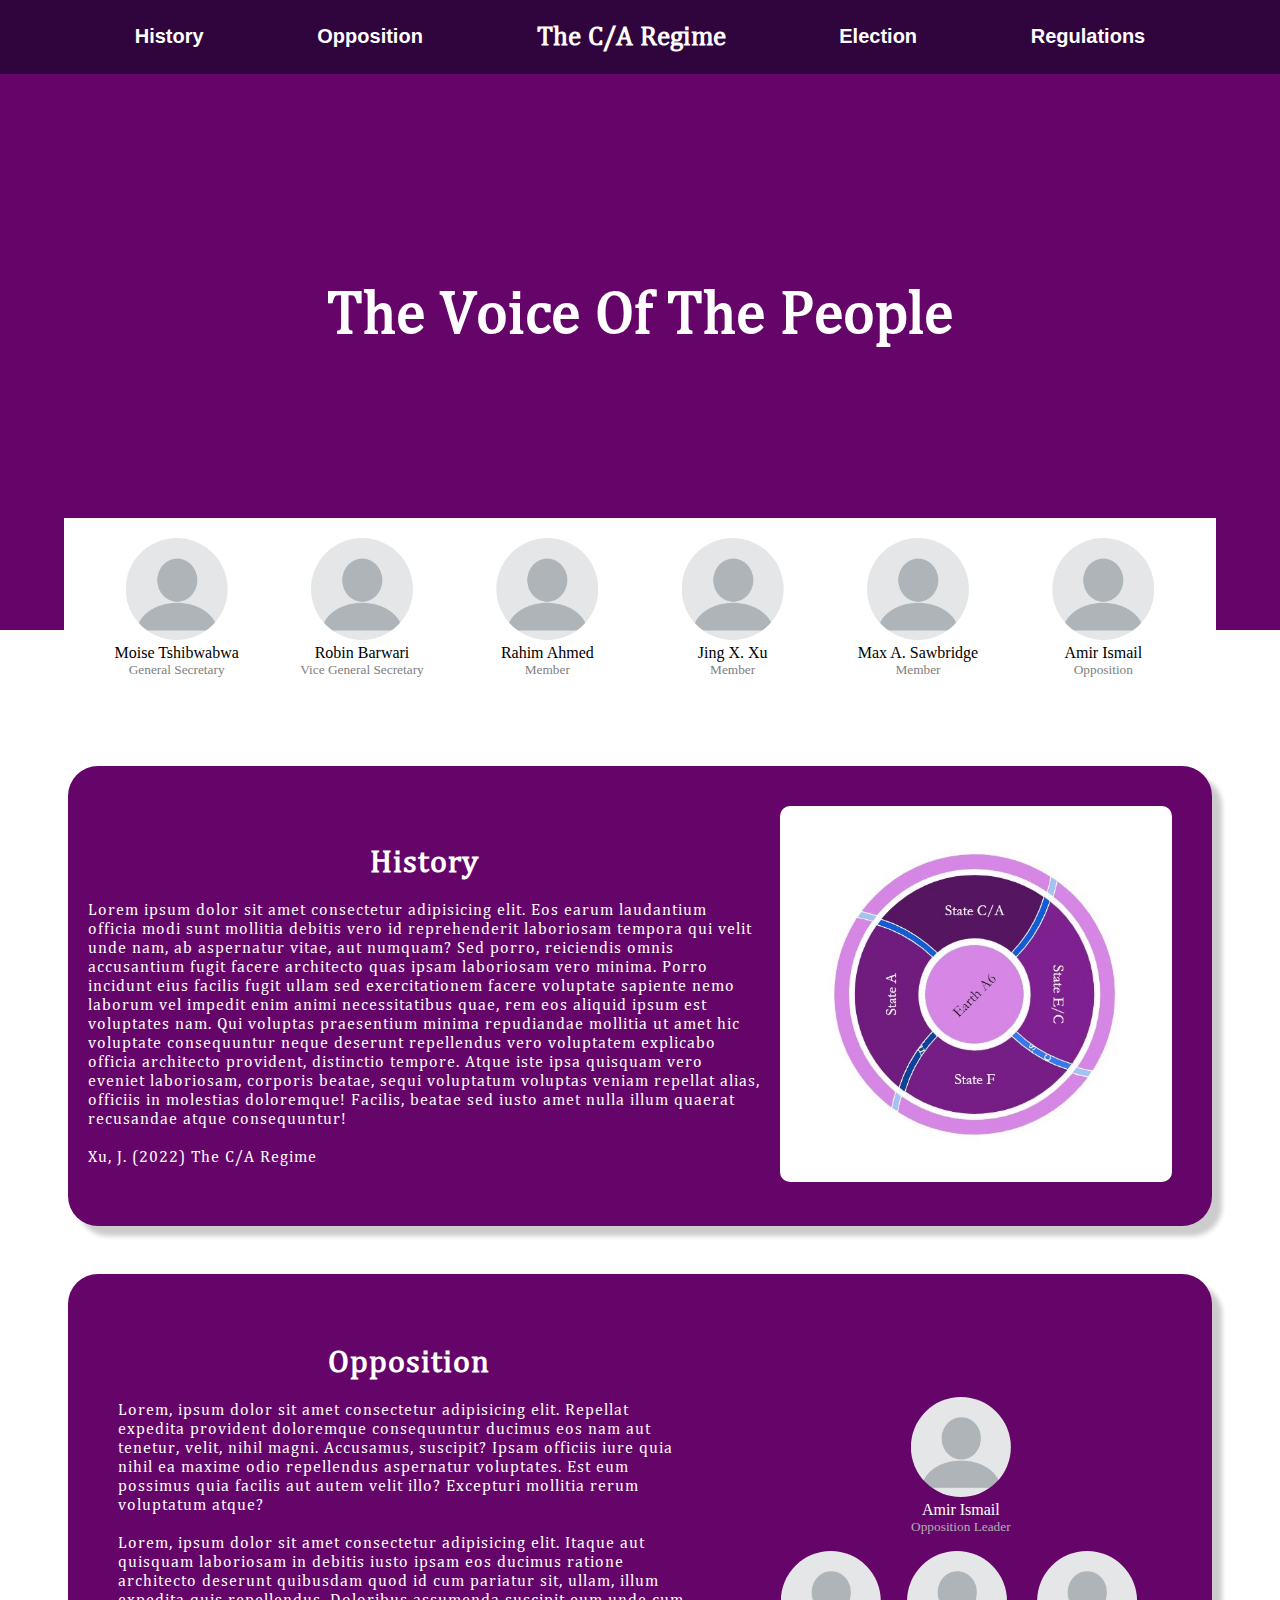
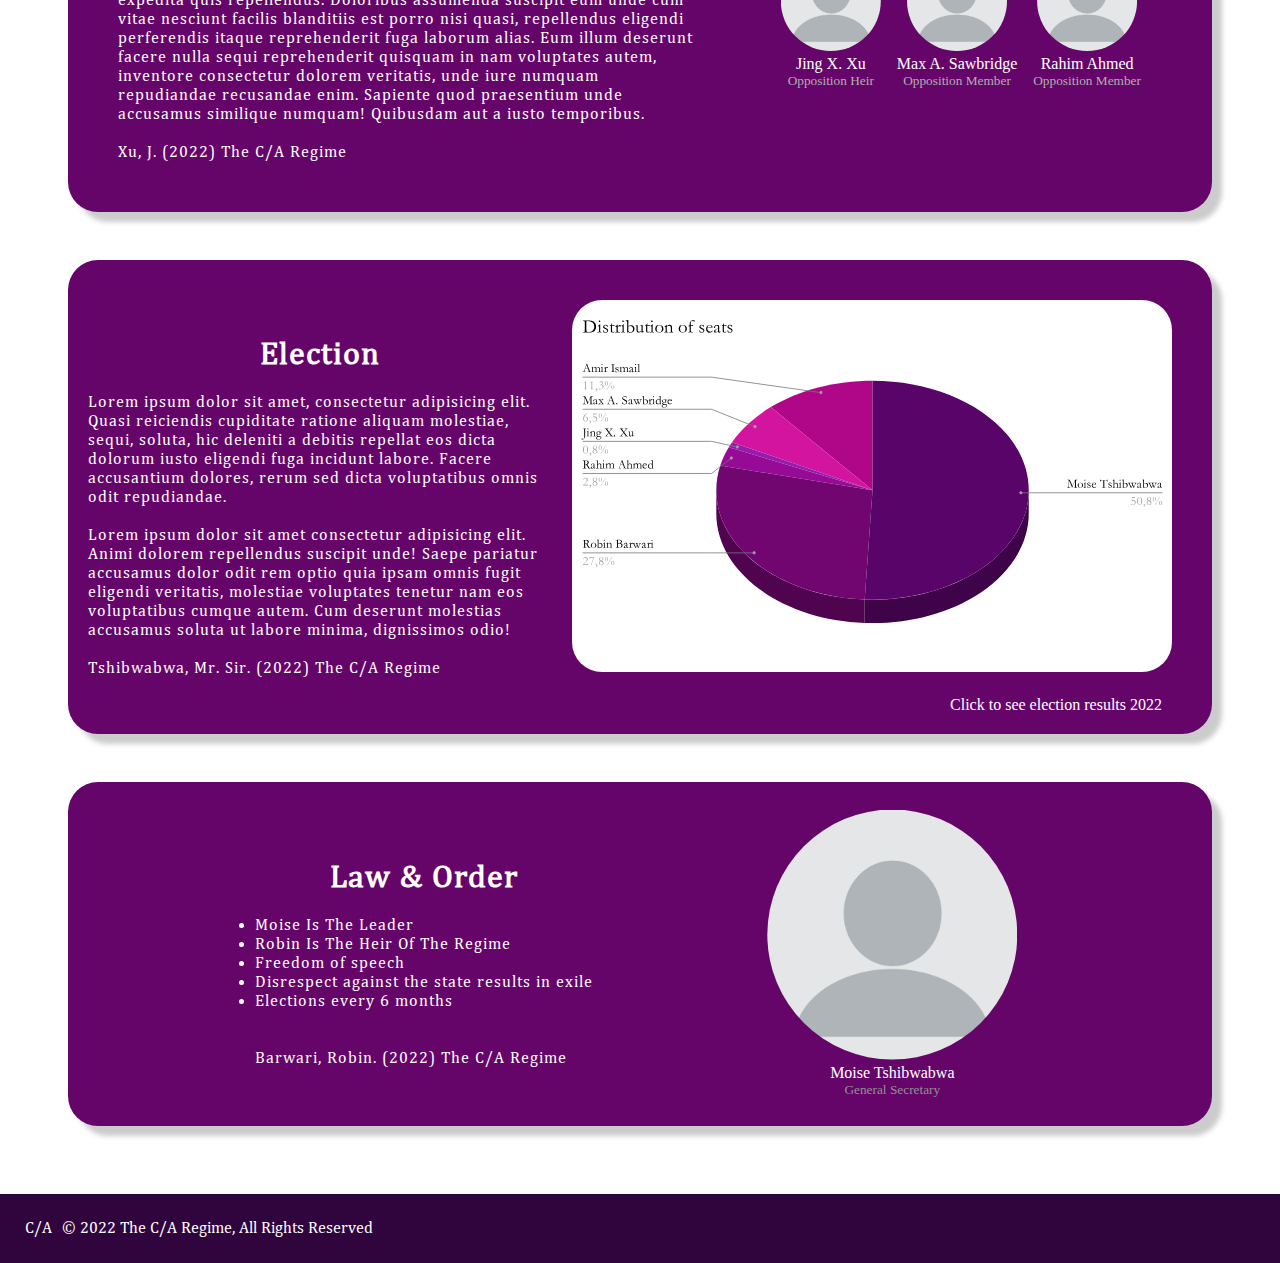
==== index.html @ 59e19661 "Commit" ====
<!DOCTYPE html>
<html lang="en">
	<head>
		<meta charset="UTF-8" />
		<meta http-equiv="X-UA-Compatible" content="IE=edge" />
		<meta name="viewport" content="width=device-width, initial-scale=1.0" />
		<title>The C/A Regime</title>

		<link rel="stylesheet" href="CSS/style.css" />
		<link rel="stylesheet" href="CSS/header.css" />
		<link rel="stylesheet" href="CSS/main.css" />
		<link rel="stylesheet" href="CSS/footer.css" />
		<link rel="stylesheet" href="CSS/mediaQueries.css" />

		<script src="JS/script.js"></script>

		<link
			rel="shortcut icon"
			href="IMAGES/TheChemistryRegimeLogo.jpg"
			type="image/x-icon"
		/>
	</head>
	<body>
		<header id="navBar">
			<div class="navigation" id="navigation">
				<nav class="navigationLinks" id="navigationLinks">
					<ul>
						<li><a href="#" class="hoverLine">History</a></li>
						<li><a href="#" class="hoverLine">Opposition</a></li>
						<div class="logo">
							<li><a href="#top">The C/A Regime</a></li>
						</div>
						<li><a href="#" class="hoverLine">Election</a></li>
						<li><a href="#" class="hoverLine">Regulations</a></li>
					</ul>
				</nav>

				<div class="screenLogo-NavButton" id="screenLogo-NavButton">
					<div class="screenLogo">
						<ul>
							<li><a href="#top">The C/A Regime</a></li>
						</ul>
					</div>
					<div class="navButton" id="navButton" onclick="openNavbar()">
						<span></span>
						<span></span>
						<span></span>
					</div>
				</div>

				<div class="hamburgerNav" id="hamburgerNavbarLinks">
					<div class="closeButton" id="closeButton" onclick="closeNavbar()">&#10006;</div>

					<div class="hamburgerNavContent">
						<ul>
							<li><a href="#">History</a></li>
							<hr />
							<li><a href="#">Opposition</a></li>
							<hr />
							<li><a href="#">Election</a></li>
							<hr />
							<li><a href="#">Regulations</a></li>
							<hr />
						</ul>
					</div>
				</div>
			</div>
		</header>

		<main>
			<div class="heroImg">
				<div class="heroImgText">
					<h1>The Voice Of The People</h1>
				</div>
			</div>

			<div class="stateMember">
				<div class="stateContainer">
					<div class="stateContent">
						<figure>
							<img src="IMAGES/BlankProfilePicture.png" alt="Moise Tshibwabwa" />
							<figcaption>Moise Tshibwabwa</figcaption>
							<figcaption class="titleText">General Secretary</figcaption>
						</figure>
					</div>

					<div class="stateContent">
						<figure>
							<img src="IMAGES/BlankProfilePicture.png" alt="Robin Barwari" />
							<figcaption>Robin Barwari</figcaption>
							<figcaption class="titleText">Vice General Secretary</figcaption>
						</figure>
					</div>

					<div class="stateContent">
						<figure>
							<img src="IMAGES/BlankProfilePicture.png" alt="Rahim Ahmed" />
							<figcaption>Rahim Ahmed</figcaption>
							<figcaption class="titleText">Member</figcaption>
						</figure>
					</div>

					<div class="stateContent">
						<figure>
							<img src="IMAGES/BlankProfilePicture.png" alt="Jing - Xiang Xu" />
							<figcaption>Jing X. Xu</figcaption>
							<figcaption class="titleText">Member</figcaption>
						</figure>
					</div>

					<div class="stateContent">
						<figure>
							<img src="IMAGES/BlankProfilePicture.png" alt="Max Appelberg Sawbridge" />
							<figcaption>Max A. Sawbridge</figcaption>
							<figcaption class="titleText">Member</figcaption>
						</figure>
					</div>

					<div class="stateContent">
						<figure>
							<img src="IMAGES/BlankProfilePicture.png" alt="Amir Ismail" />
							<figcaption>Amir Ismail</figcaption>
							<figcaption class="titleText">Opposition</figcaption>
						</figure>
					</div>
				</div>
			</div>

			<div class="pageContent">
				<div class="history cardTitle" id="history">
					<div class="historyContainer card">
						<div class="historyText text">
							<h1 class="boxTitle">History</h1>
							<p>
								Lorem ipsum dolor sit amet consectetur adipisicing elit. Eos earum laudantium
								officia modi sunt mollitia debitis vero id reprehenderit laboriosam tempora qui
								velit unde nam, ab aspernatur vitae, aut numquam? Sed porro, reiciendis omnis
								accusantium fugit facere architecto quas ipsam laboriosam vero minima. Porro
								incidunt eius facilis fugit ullam sed exercitationem facere voluptate sapiente
								nemo laborum vel impedit enim animi necessitatibus quae, rem eos aliquid ipsum
								est voluptates nam. Qui voluptas praesentium minima repudiandae mollitia ut amet
								hic voluptate consequuntur neque deserunt repellendus vero voluptatem explicabo
								officia architecto provident, distinctio tempore. Atque iste ipsa quisquam vero
								eveniet laboriosam, corporis beatae, sequi voluptatum voluptas veniam repellat
								alias, officiis in molestias doloremque! Facilis, beatae sed iusto amet nulla
								illum quaerat recusandae atque consequuntur!
								<br />
								<br />
								Xu, J. (2022) The C/A Regime
							</p>
						</div>
						<div class="historyMap">
							<img src="IMAGES/StatesOfA6.jpg" alt="StatesOfA6" />
						</div>
					</div>
				</div>

				<nav id="oppositionPage"></nav>
				<div class="opposition cardTitle" id="opposition">
					<div class="oppositionContainer card">
						<div class="oppositionText text">
							<h1 class="boxTitle">Opposition</h1>
							<p>
								Lorem, ipsum dolor sit amet consectetur adipisicing elit. Repellat expedita
								provident doloremque consequuntur ducimus eos nam aut tenetur, velit, nihil
								magni. Accusamus, suscipit? Ipsam officiis iure quia nihil ea maxime odio
								repellendus aspernatur voluptates. Est eum possimus quia facilis aut autem velit
								illo? Excepturi mollitia rerum voluptatum atque?
								<br />
								<br />
								Lorem, ipsum dolor sit amet consectetur adipisicing elit. Itaque aut quisquam
								laboriosam in debitis iusto ipsam eos ducimus ratione architecto deserunt
								quibusdam quod id cum pariatur sit, ullam, illum expedita quis repellendus.
								Doloribus assumenda suscipit eum unde cum vitae nesciunt facilis blanditiis est
								porro nisi quasi, repellendus eligendi perferendis itaque reprehenderit fuga
								laborum alias. Eum illum deserunt facere nulla sequi reprehenderit quisquam in
								nam voluptates autem, inventore consectetur dolorem veritatis, unde iure numquam
								repudiandae recusandae enim. Sapiente quod praesentium unde accusamus similique
								numquam! Quibusdam aut a iusto temporibus.
								<br />
								<br />
								Xu, J. (2022) The C/A Regime
							</p>
						</div>
						<div class="oppositionImages">
							<div class="oppositionContent">
								<figure class="figure4">
									<img src="IMAGES/BlankProfilePicture.png" alt="Jing - Xiang Xu" />
									<figcaption>Jing X. Xu</figcaption>
									<figcaption class="titleTextOp">Opposition Heir</figcaption>
								</figure>
							</div>

							<div class="oppositionContent">
								<figure class="figure5">
									<img src="IMAGES/BlankProfilePicture.png" alt="Max Appelberg Sawbridge" />
									<figcaption>Max A. Sawbridge</figcaption>
									<figcaption class="titleTextOp">Opposition Member</figcaption>
								</figure>
							</div>

							<div class="oppositionContent">
								<figure class="figure3">
									<img src="IMAGES/BlankProfilePicture.png" alt="Rahim Ahmed" />
									<figcaption>Rahim Ahmed</figcaption>
									<figcaption class="titleTextOp">Opposition Member</figcaption>
								</figure>
							</div>

							<div class="oppositionContent hideOpContent">
								<figure class="figure6">
									<img src="IMAGES/BlankProfilePicture.png" alt="Amir Ismail" />
									<figcaption>Amir Ismail</figcaption>
									<figcaption class="titleTextOp">Opposition Leader</figcaption>
								</figure>
							</div>

							<div class="oppositionContent showOpContent">
								<figure class="figure6">
									<img src="IMAGES/BlankProfilePicture.png" alt="Amir Ismail" />
									<figcaption>Amir Ismail</figcaption>
									<figcaption class="titleTextOp">Opposition Leader</figcaption>
								</figure>
							</div>
						</div>
					</div>
				</div>

				<nav id="electionPage"></nav>
				<div class="election cardTitle" id="election">
					<div class="electionContainer card">
						<div class="electionText text">
							<h1 class="boxTitle">Election</h1>
							<p>
								Lorem ipsum dolor sit amet, consectetur adipisicing elit. Quasi reiciendis
								cupiditate ratione aliquam molestiae, sequi, soluta, hic deleniti a debitis
								repellat eos dicta dolorum iusto eligendi fuga incidunt labore. Facere
								accusantium dolores, rerum sed dicta voluptatibus omnis odit repudiandae.
								<br />
								<br />
								Lorem ipsum dolor sit amet consectetur adipisicing elit. Animi dolorem
								repellendus suscipit unde! Saepe pariatur accusamus dolor odit rem optio quia
								ipsam omnis fugit eligendi veritatis, molestiae voluptates tenetur nam eos
								voluptatibus cumque autem. Cum deserunt molestias accusamus soluta ut labore
								minima, dignissimos odio!
								<br />
								<br />
								Tshibwabwa, Mr. Sir. (2022) The C/A Regime
							</p>
						</div>
						<div class="electionImg electionImages">
							<img src="SVG/DistributionOfSeats.svg" alt="DistributionOfSeats" />
							<div class="electionButtonOpen electionButtons" onclick="openElectionResults()">
								Click to see election results 2022
							</div>
						</div>
					</div>
				</div>

				<div class="electionResults cardTitle" id="electionResults">
					<div class="electionResultsContainer card">
						<div class="electionResultsText text">
							<h1 class="boxTitle">Election results 2022</h1>
							<p>
								Lorem ipsum dolor sit amet consectetur adipisicing elit. Dolor amet minus sint
								iste natus, atque tempore ea, praesentium asperiores quae facilis incidunt in
								illum aliquid id voluptatum similique nesciunt reprehenderit. Eius, optio.
								<br />
								<br />
								Tshibwabwa, Mr. Sir. (2022) The C/A Regime
							</p>
						</div>

						<div class="electionResultsImg electionImages">
							<img src="SVG/Electionresults2022.svg" alt="Electionresults2022" />
							<div
								class="electionButtonOpen electionButtons"
								onclick="closeElectionResults()"
							>
								Click to close election results
							</div>
						</div>
					</div>
				</div>

				<nav id="lawsPage"></nav>
				<div class="laws cardTitle">
					<div class="lawsContainer card">
						<div class="lawText text">
							<h1 class="boxTitle">Law & Order</h1>
							<ul>
								<li>Moise Is The Leader</li>
								<li>Robin Is The Heir Of The Regime</li>
								<li>Freedom of speech</li>
								<li>Disrespect against the state results in exile</li>
								<li>Elections every 6 months</li>
								<br />
								<br />
								Barwari, Robin. (2022) The C/A Regime
							</ul>
						</div>
						<div class="lawsImage">
							<div class="lawsContent">
								<figure class="figure3">
									<img src="IMAGES/BlankProfilePicture.png" alt="Rahim Ahmed" />
									<figcaption>Moise Tshibwabwa</figcaption>
									<figcaption class="titleText2">General Secretary</figcaption>
								</figure>
							</div>
						</div>
					</div>
				</div>
			</div>
			<div class="yourPhoneSucks">
				<h1>
					You cannot access this website with the device you're currently using. You
					should consider buying a new and better device :)
				</h1>
			</div>
		</main>

		<footer>
			<div class="footerContent">
				<p class="footerLogo">C/A</p>
				<p>&copy; 2022 The C/A Regime, All Rights Reserved</p>
			</div>
		</footer>
	</body>
</html>
---- CSS/style.css ----
* {
	padding: 0;
	margin: 0;
	box-sizing: border-box;
}

html {
	scroll-behavior: smooth;
	overflow-x: hidden;
}

hr {
	margin: 10px;
	height: 2px;
	border-width: 0;
	border-style: solid;
	background-color: #660569;
	color: #660569;
	text-align: center;
}

::-webkit-scrollbar {
	width: 0px;
}

/*------------ Hover i menyn & footer -------------*/

.hoverLine::after {
	content: "";
	display: block;
	width: 0%;
	height: 2px;
	background-color: #660569;
	transition: 300ms;
}

.hoverLine:hover::after {
	width: 100%;
}

@font-face {
	font-family: "Faux";
	src: url("../FauxOmniglot-5DLZ.ttf");
}
---- CSS/header.css ----
body.active {
	overflow: hidden; /* Koden gör så att man inte kan scrolla när hamburgar menyn är altiverad*/
}

header {
	position: fixed; /* Headers position kommer alltid att vara detsamma*/
	transition: 400ms;
	width: 100%;
	z-index: 10000000000000000; /* Allt i headern hamnar ovanför allt annat innehåll*/
	background-color: #30043d;
	padding: 21px;
}

.logo a {
	font-family: "Faux" !important;
	font-size: 1.7rem !important;
	user-select: none;
}

.screenLogo-NavButton {
	display: none;
	justify-content: space-between;
	background-color: #30043d;
	font-family: "Faux" !important;
	transition: 300ms;
	padding: 15px;
}

.screenLogo-NavButton ul {
	padding: 0;
}

.screenLogo a {
	display: none;
	text-align: center;
	font-size: 1.5rem;
	color: white;
	text-decoration: none;
	/*margin: 1rem;*/
}

.screenLogo li {
	list-style: none;
}

.navButton {
	transition: 300ms;
	cursor: pointer;
	/*margin-right: 1rem;*/
}

.navButton span {
	display: none;
	width: 20px;
	height: 2px;
	background-color: white;
	margin: 6px 0;
}

.navigationLinks a {
	text-decoration: none;
	font-size: 1.25rem;
	transition: 200ms;
	color: white;
	font-family: "Montserrat", sans-serif;
	font-weight: 600;
}

.navigationLinks li {
	list-style: none;
}

.navigationLinks ul {
	display: flex;
	justify-content: space-evenly;
	align-items: center;
	padding: 0;
	width: 100%;
}

.hamburgerNav {
	display: none;
	justify-content: left;
	position: fixed;
	z-index: 1;
	background-color: #30043d;
	top: 0%;
	right: 0%;
	width: 100%;
	height: 100%;
	transition: 500ms;
}

.hamburgerNav a {
	color: white;
	font-family: "Montserrat", sans-serif;
	text-decoration: none;
	font-weight: 600;
	transition: 500ms;
}

.hamburgerNav a:hover {
	color: #1e3643;
}

.hamburgerNavContent ul {
	display: block;
	margin-top: 2rem;
}

.hamburgerNavContent li {
	font-size: 1.4em;
	list-style: none;
	padding: 20px;
}

.hamburgerNav ul {
	padding: 5px;
}

/*------------ Knappen för att stänga av sidnaven -------------*/
.closeButton {
	font-size: 1.4em;
	cursor: pointer;
	color: white;
	text-align: right;
	position: absolute;
	top: 3%;
	right: 6.5%;
}

/*-------------- Sidans innehåll ---------------*/
.images img {
	display: flex;
	justify-content: space-evenly;
	width: 100%;
}
---- CSS/main.css ----
.heroImg {
	min-height: 70vh;
	width: 100%;
	position: relative;
	background-color: #660569;
}

.heroImgText {
	text-align: center;
	position: absolute;
	display: flex;
	top: 50%;
	left: 50%;
	transform: translate(-50%, -50%);
	color: white;
	font-size: 30px;
	font-family: "Faux";
}

/*---------------- State members profile ------------------*/
.stateContainer {
	display: flex;
	text-align: center;
	position: relative;
	top: -7rem;
	padding: 20px;
	width: 90%;
	left: 5%;
	background-color: white;
}

.stateContainer img {
	clip-path: circle(50% at 50% 50%);
	width: 55%;
	height: auto;
}

.stateContent {
	transition: 500ms;
	cursor: pointer;
}

.stateContent:hover {
	transform: scale(1.03);
}

.titleText {
	font-size: smaller;
	color: gray;
}

/*---------------- Alla Delar -----------------*/
.pageContent {
	padding: 20px;
	margin-top: -7rem;
}

.cardTitle {
	background-color: #660569;
	margin: 3rem;
	border-radius: 30px;
	transform: 400ms;

	box-shadow: 10px 10px 5px #ccc;
	-moz-box-shadow: 10px 10px 5px #ccc;
	-webkit-box-shadow: 10px 10px 5px #ccc;
	-khtml-box-shadow: 10px 10px 5px #ccc;
}

.card {
	display: flex;
	justify-content: space-evenly;
	align-items: center;
	width: 100%;
	padding: 20px;
}

.electionResults {
	display: none;
}

.boxTitle {
	text-align: center;
	padding: 20px;
	color: white;
	font-family: "Faux";
}

.text {
	color: white;
	font-family: "Faux";
	letter-spacing: 1px;
}

/*---------------- History ------------------*/

.historyMap img {
	width: 27rem;
	height: auto;
	padding: 20px;
	border-radius: 30px;
}

/*------------------ Election ------------------*/
.electionButtons {
	color: white;
	cursor: pointer;
	float: right;
	padding-right: 30px;
}

.electionImages img {
	width: 40rem;
	height: auto;
	padding: 20px;
	border-radius: 50px;
}

/*------------- Oppossition ----------------*/
.oppositionImages {
	display: flex;
	justify-content: center;
	flex-wrap: wrap-reverse;
	text-align: center;
	padding: 20px;
	width: 65%;
	color: white;
}

.oppositionContent img {
	clip-path: circle(50% at 50% 50%);
	width: 100px;
	height: auto;
}

.oppositionContent {
	padding: 8px;
	transition: 500ms;
}

.oppositionContent:hover {
	transform: scale(1.03);
}

.oppositionContainer {
	display: flex;
	justify-content: space-evenly;
	align-items: center;
	width: 100%;
}

.oppositionText {
	padding: 30px;
	width: 90%;
}

.titleTextOp {
	font-size: smaller;
	color: rgb(175, 175, 175);
}

.hideOpContent {
	display: none;
}
/*---------------------- Laws ----------------------*/

.lawsContent img {
	clip-path: circle(50% at 50% 50%);
	width: 250px;
	height: auto;
}

.lawsContent {
	padding: 8px;
	transition: 500ms;
	text-align: center;
	color: white;
}

.lawsContent:hover {
	transform: scale(1.03);
}

.titleText2 {
	font-size: smaller;
	color: rgb(145, 145, 145);
}

/*---------------------- Your phone sucks ---------------*/
.yourPhoneSucks {
	display: none;
}
---- CSS/footer.css ----
footer {
	font-family: "Faux";
	background-color: #30043d;
	position: relative;
	width: 100%;
	transition: 500ms;
	bottom: 0;
	padding: 20px;
}

.footerContent {
	display: flex;
	background-color: #30043d;
	color: white;
	font-family: "Faux";
	text-align: center;
	width: 100%;
}

.footerContent p {
	padding: 5px;
	text-align: center;
}

.footerLogo span {
	font-family: "Faux";
	font-weight: 600;
}
---- CSS/mediaQueries.css ----
@media screen and (max-width: 769px) {
	header {
		padding: 0;
	}

	.navButton span {
		display: flex;
		width: 20px;
		height: 2px;
	}

	.screenLogo a {
		display: flex;
	}

	.navigationLinks {
		display: none;
	}

	.hamburgerNav {
		border-left: white solid 1px;
	}

	.screenLogo-NavButton {
		display: flex;
		justify-content: space-between;
		align-items: center;
	}

	.card {
		flex-wrap: wrap;
	}

	.electionImages img {
		width: 35rem;
		height: auto;
		padding: 20px;
		border-radius: 50px;
	}
}

@media screen and (max-width: 426px) {
	.heroImgText {
		transform: translate(-50%, -50%);
		color: white;
		font-size: 25px;
		width: 50%;
	}

	.stateContainer {
		display: grid;
		grid-template-columns: 50% 50%;
		grid-gap: 20px;
		background-color: white;
	}

	.stateContainer img {
		clip-path: circle(50% at 50% 50%);
		width: 55%;
		height: auto;
	}

	.pageContent {
		padding: 0px;
		margin-top: -8rem;
	}

	.card {
		flex-wrap: wrap;
		padding: 20px;
	}

	.electionImages img {
		width: 18rem;
		height: auto;
		border-radius: 30px;
		width: 100%;
	}

	.historyMap img {
		width: 21rem;
		border-radius: 30px;
	}

	.cardTitle p {
		letter-spacing: 2px;
	}

	.cardTitle {
		margin: 1.5rem;
	}

	.oppositionText {
		padding: 0px;
		width: 100%;
	}

	.oppositionImages {
		display: grid;
		width: 100%;
		grid-template-columns: 50% 50%;
		grid-gap: 20px;
		color: white;
	}

	.oppositionContent img {
		width: 120px;
		height: auto;
	}

	.lawText {
		padding: 20px;
	}
}

@media screen and (max-width: 321px) {
	.pageContent,
	.stateMember,
	.heroImg {
		display: none;
	}

	body {
		background-color: #660569;
	}

	footer {
		position: fixed;
	}

	.yourPhoneSucks {
		display: flex;
		font-size: 20px;
		color: white;
		width: 100%;
		height: 100%;
		padding: 65px 20px 20px 20px;
		font-family: "Faux";
	}
}
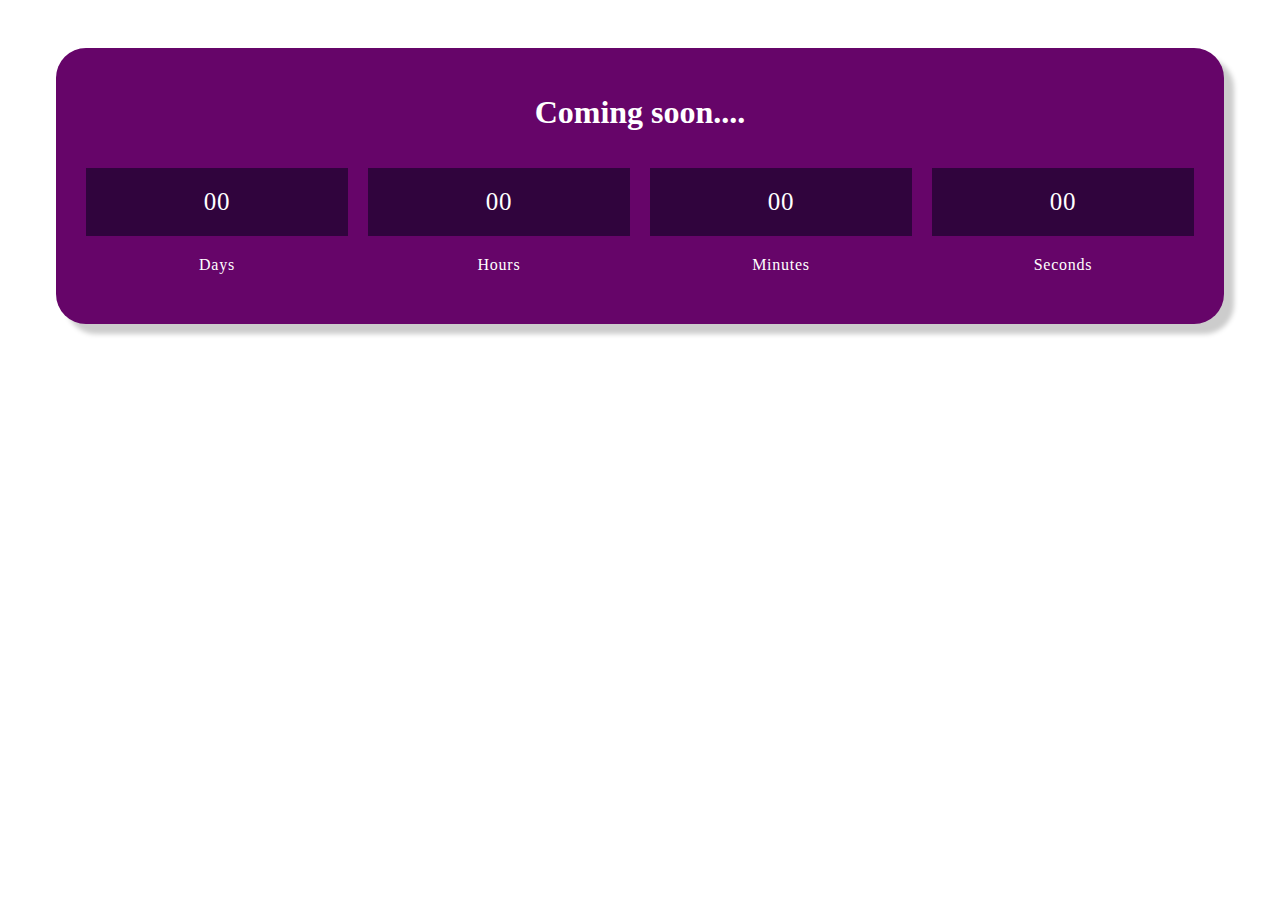
==== commit 7d86a2c3: "Almost" ====
--- a/index.html
+++ b/index.html
@@ -4,326 +4,33 @@
 		<meta charset="UTF-8" />
 		<meta http-equiv="X-UA-Compatible" content="IE=edge" />
 		<meta name="viewport" content="width=device-width, initial-scale=1.0" />
-		<title>The C/A Regime</title>
-
-		<link rel="stylesheet" href="CSS/style.css" />
-		<link rel="stylesheet" href="CSS/header.css" />
+		<title>Coming soon</title>
 		<link rel="stylesheet" href="CSS/main.css" />
-		<link rel="stylesheet" href="CSS/footer.css" />
-		<link rel="stylesheet" href="CSS/mediaQueries.css" />
-
-		<script src="JS/script.js"></script>
-
-		<link
-			rel="shortcut icon"
-			href="IMAGES/TheChemistryRegimeLogo.jpg"
-			type="image/x-icon"
-		/>
+		<script defer src="JS/script.js"></script>
 	</head>
 	<body>
-		<header id="navBar">
-			<div class="navigation" id="navigation">
-				<nav class="navigationLinks" id="navigationLinks">
-					<ul>
-						<li><a href="#" class="hoverLine">History</a></li>
-						<li><a href="#" class="hoverLine">Opposition</a></li>
-						<div class="logo">
-							<li><a href="#top">The C/A Regime</a></li>
-						</div>
-						<li><a href="#" class="hoverLine">Election</a></li>
-						<li><a href="#" class="hoverLine">Regulations</a></li>
-					</ul>
-				</nav>
-
-				<div class="screenLogo-NavButton" id="screenLogo-NavButton">
-					<div class="screenLogo">
-						<ul>
-							<li><a href="#top">The C/A Regime</a></li>
-						</ul>
+		<div class="cardTitle timeCard">
+			<div class="countdownContainer">
+				<h1>Coming soon....</h1>
+				<div class="countdown">
+					<div class="countdownDays">
+						<div class="countNumber" id="day">00</div>
+						<div class="countdownText">Days</div>
 					</div>
-					<div class="navButton" id="navButton" onclick="openNavbar()">
-						<span></span>
-						<span></span>
-						<span></span>
+					<div class="countdownHours">
+						<div class="countNumber" id="hour">00</div>
+						<div class="countdownText">Hours</div>
 					</div>
-				</div>
-
-				<div class="hamburgerNav" id="hamburgerNavbarLinks">
-					<div class="closeButton" id="closeButton" onclick="closeNavbar()">&#10006;</div>
-
-					<div class="hamburgerNavContent">
-						<ul>
-							<li><a href="#">History</a></li>
-							<hr />
-							<li><a href="#">Opposition</a></li>
-							<hr />
-							<li><a href="#">Election</a></li>
-							<hr />
-							<li><a href="#">Regulations</a></li>
-							<hr />
-						</ul>
+					<div class="countdownMinutes">
+						<div class="countNumber" id="minute">00</div>
+						<div class="countdownText">Minutes</div>
+					</div>
+					<div class="countdownSeconds">
+						<div class="countNumber" id="second">00</div>
+						<div class="countdownText">Seconds</div>
 					</div>
 				</div>
 			</div>
-		</header>
-
-		<main>
-			<div class="heroImg">
-				<div class="heroImgText">
-					<h1>The Voice Of The People</h1>
-				</div>
-			</div>
-
-			<div class="stateMember">
-				<div class="stateContainer">
-					<div class="stateContent">
-						<figure>
-							<img src="IMAGES/BlankProfilePicture.png" alt="Moise Tshibwabwa" />
-							<figcaption>Moise Tshibwabwa</figcaption>
-							<figcaption class="titleText">General Secretary</figcaption>
-						</figure>
-					</div>
-
-					<div class="stateContent">
-						<figure>
-							<img src="IMAGES/BlankProfilePicture.png" alt="Robin Barwari" />
-							<figcaption>Robin Barwari</figcaption>
-							<figcaption class="titleText">Vice General Secretary</figcaption>
-						</figure>
-					</div>
-
-					<div class="stateContent">
-						<figure>
-							<img src="IMAGES/BlankProfilePicture.png" alt="Rahim Ahmed" />
-							<figcaption>Rahim Ahmed</figcaption>
-							<figcaption class="titleText">Member</figcaption>
-						</figure>
-					</div>
-
-					<div class="stateContent">
-						<figure>
-							<img src="IMAGES/BlankProfilePicture.png" alt="Jing - Xiang Xu" />
-							<figcaption>Jing X. Xu</figcaption>
-							<figcaption class="titleText">Member</figcaption>
-						</figure>
-					</div>
-
-					<div class="stateContent">
-						<figure>
-							<img src="IMAGES/BlankProfilePicture.png" alt="Max Appelberg Sawbridge" />
-							<figcaption>Max A. Sawbridge</figcaption>
-							<figcaption class="titleText">Member</figcaption>
-						</figure>
-					</div>
-
-					<div class="stateContent">
-						<figure>
-							<img src="IMAGES/BlankProfilePicture.png" alt="Amir Ismail" />
-							<figcaption>Amir Ismail</figcaption>
-							<figcaption class="titleText">Opposition</figcaption>
-						</figure>
-					</div>
-				</div>
-			</div>
-
-			<div class="pageContent">
-				<div class="history cardTitle" id="history">
-					<div class="historyContainer card">
-						<div class="historyText text">
-							<h1 class="boxTitle">History</h1>
-							<p>
-								Lorem ipsum dolor sit amet consectetur adipisicing elit. Eos earum laudantium
-								officia modi sunt mollitia debitis vero id reprehenderit laboriosam tempora qui
-								velit unde nam, ab aspernatur vitae, aut numquam? Sed porro, reiciendis omnis
-								accusantium fugit facere architecto quas ipsam laboriosam vero minima. Porro
-								incidunt eius facilis fugit ullam sed exercitationem facere voluptate sapiente
-								nemo laborum vel impedit enim animi necessitatibus quae, rem eos aliquid ipsum
-								est voluptates nam. Qui voluptas praesentium minima repudiandae mollitia ut amet
-								hic voluptate consequuntur neque deserunt repellendus vero voluptatem explicabo
-								officia architecto provident, distinctio tempore. Atque iste ipsa quisquam vero
-								eveniet laboriosam, corporis beatae, sequi voluptatum voluptas veniam repellat
-								alias, officiis in molestias doloremque! Facilis, beatae sed iusto amet nulla
-								illum quaerat recusandae atque consequuntur!
-								<br />
-								<br />
-								Xu, J. (2022) The C/A Regime
-							</p>
-						</div>
-						<div class="historyMap">
-							<img src="IMAGES/StatesOfA6.jpg" alt="StatesOfA6" />
-						</div>
-					</div>
-				</div>
-
-				<nav id="oppositionPage"></nav>
-				<div class="opposition cardTitle" id="opposition">
-					<div class="oppositionContainer card">
-						<div class="oppositionText text">
-							<h1 class="boxTitle">Opposition</h1>
-							<p>
-								Lorem, ipsum dolor sit amet consectetur adipisicing elit. Repellat expedita
-								provident doloremque consequuntur ducimus eos nam aut tenetur, velit, nihil
-								magni. Accusamus, suscipit? Ipsam officiis iure quia nihil ea maxime odio
-								repellendus aspernatur voluptates. Est eum possimus quia facilis aut autem velit
-								illo? Excepturi mollitia rerum voluptatum atque?
-								<br />
-								<br />
-								Lorem, ipsum dolor sit amet consectetur adipisicing elit. Itaque aut quisquam
-								laboriosam in debitis iusto ipsam eos ducimus ratione architecto deserunt
-								quibusdam quod id cum pariatur sit, ullam, illum expedita quis repellendus.
-								Doloribus assumenda suscipit eum unde cum vitae nesciunt facilis blanditiis est
-								porro nisi quasi, repellendus eligendi perferendis itaque reprehenderit fuga
-								laborum alias. Eum illum deserunt facere nulla sequi reprehenderit quisquam in
-								nam voluptates autem, inventore consectetur dolorem veritatis, unde iure numquam
-								repudiandae recusandae enim. Sapiente quod praesentium unde accusamus similique
-								numquam! Quibusdam aut a iusto temporibus.
-								<br />
-								<br />
-								Xu, J. (2022) The C/A Regime
-							</p>
-						</div>
-						<div class="oppositionImages">
-							<div class="oppositionContent">
-								<figure class="figure4">
-									<img src="IMAGES/BlankProfilePicture.png" alt="Jing - Xiang Xu" />
-									<figcaption>Jing X. Xu</figcaption>
-									<figcaption class="titleTextOp">Opposition Heir</figcaption>
-								</figure>
-							</div>
-
-							<div class="oppositionContent">
-								<figure class="figure5">
-									<img src="IMAGES/BlankProfilePicture.png" alt="Max Appelberg Sawbridge" />
-									<figcaption>Max A. Sawbridge</figcaption>
-									<figcaption class="titleTextOp">Opposition Member</figcaption>
-								</figure>
-							</div>
-
-							<div class="oppositionContent">
-								<figure class="figure3">
-									<img src="IMAGES/BlankProfilePicture.png" alt="Rahim Ahmed" />
-									<figcaption>Rahim Ahmed</figcaption>
-									<figcaption class="titleTextOp">Opposition Member</figcaption>
-								</figure>
-							</div>
-
-							<div class="oppositionContent hideOpContent">
-								<figure class="figure6">
-									<img src="IMAGES/BlankProfilePicture.png" alt="Amir Ismail" />
-									<figcaption>Amir Ismail</figcaption>
-									<figcaption class="titleTextOp">Opposition Leader</figcaption>
-								</figure>
-							</div>
-
-							<div class="oppositionContent showOpContent">
-								<figure class="figure6">
-									<img src="IMAGES/BlankProfilePicture.png" alt="Amir Ismail" />
-									<figcaption>Amir Ismail</figcaption>
-									<figcaption class="titleTextOp">Opposition Leader</figcaption>
-								</figure>
-							</div>
-						</div>
-					</div>
-				</div>
-
-				<nav id="electionPage"></nav>
-				<div class="election cardTitle" id="election">
-					<div class="electionContainer card">
-						<div class="electionText text">
-							<h1 class="boxTitle">Election</h1>
-							<p>
-								Lorem ipsum dolor sit amet, consectetur adipisicing elit. Quasi reiciendis
-								cupiditate ratione aliquam molestiae, sequi, soluta, hic deleniti a debitis
-								repellat eos dicta dolorum iusto eligendi fuga incidunt labore. Facere
-								accusantium dolores, rerum sed dicta voluptatibus omnis odit repudiandae.
-								<br />
-								<br />
-								Lorem ipsum dolor sit amet consectetur adipisicing elit. Animi dolorem
-								repellendus suscipit unde! Saepe pariatur accusamus dolor odit rem optio quia
-								ipsam omnis fugit eligendi veritatis, molestiae voluptates tenetur nam eos
-								voluptatibus cumque autem. Cum deserunt molestias accusamus soluta ut labore
-								minima, dignissimos odio!
-								<br />
-								<br />
-								Tshibwabwa, Mr. Sir. (2022) The C/A Regime
-							</p>
-						</div>
-						<div class="electionImg electionImages">
-							<img src="SVG/DistributionOfSeats.svg" alt="DistributionOfSeats" />
-							<div class="electionButtonOpen electionButtons" onclick="openElectionResults()">
-								Click to see election results 2022
-							</div>
-						</div>
-					</div>
-				</div>
-
-				<div class="electionResults cardTitle" id="electionResults">
-					<div class="electionResultsContainer card">
-						<div class="electionResultsText text">
-							<h1 class="boxTitle">Election results 2022</h1>
-							<p>
-								Lorem ipsum dolor sit amet consectetur adipisicing elit. Dolor amet minus sint
-								iste natus, atque tempore ea, praesentium asperiores quae facilis incidunt in
-								illum aliquid id voluptatum similique nesciunt reprehenderit. Eius, optio.
-								<br />
-								<br />
-								Tshibwabwa, Mr. Sir. (2022) The C/A Regime
-							</p>
-						</div>
-
-						<div class="electionResultsImg electionImages">
-							<img src="SVG/Electionresults2022.svg" alt="Electionresults2022" />
-							<div
-								class="electionButtonOpen electionButtons"
-								onclick="closeElectionResults()"
-							>
-								Click to close election results
-							</div>
-						</div>
-					</div>
-				</div>
-
-				<nav id="lawsPage"></nav>
-				<div class="laws cardTitle">
-					<div class="lawsContainer card">
-						<div class="lawText text">
-							<h1 class="boxTitle">Law & Order</h1>
-							<ul>
-								<li>Moise Is The Leader</li>
-								<li>Robin Is The Heir Of The Regime</li>
-								<li>Freedom of speech</li>
-								<li>Disrespect against the state results in exile</li>
-								<li>Elections every 6 months</li>
-								<br />
-								<br />
-								Barwari, Robin. (2022) The C/A Regime
-							</ul>
-						</div>
-						<div class="lawsImage">
-							<div class="lawsContent">
-								<figure class="figure3">
-									<img src="IMAGES/BlankProfilePicture.png" alt="Rahim Ahmed" />
-									<figcaption>Moise Tshibwabwa</figcaption>
-									<figcaption class="titleText2">General Secretary</figcaption>
-								</figure>
-							</div>
-						</div>
-					</div>
-				</div>
-			</div>
-			<div class="yourPhoneSucks">
-				<h1>
-					You cannot access this website with the device you're currently using. You
-					should consider buying a new and better device :)
-				</h1>
-			</div>
-		</main>
-
-		<footer>
-			<div class="footerContent">
-				<p class="footerLogo">C/A</p>
-				<p>&copy; 2022 The C/A Regime, All Rights Reserved</p>
-			</div>
-		</footer>
+		</div>
 	</body>
 </html>
--- a/CSS/main.css
+++ b/CSS/main.css
@@ -190,3 +190,60 @@
 .yourPhoneSucks {
 	display: none;
 }
+
+/*------------------ Display none -------------------*/
+
+/*------------------------ Countdown ---------------------*/
+
+.countdown {
+	display: flex;
+	justify-content: space-evenly;
+	font-family: "Faux";
+	align-items: center;
+	top: 50%;
+	height: 100%;
+	width: 100%;
+}
+
+.countNumber {
+	padding: 20px 20px;
+	color: white;
+	background-color: #30043d;
+	text-align: center;
+	font-size: 25px;
+	font-family: "Faux";
+}
+
+.countdownDays,
+.countdownHours,
+.countdownMinutes,
+.countdownSeconds {
+	padding: 10px;
+	width: 100%;
+	letter-spacing: 0.75px;
+	font-family: "Faux";
+}
+
+.countdownText {
+	color: white;
+	background-color: #660569;
+	padding: 20px;
+	text-align: center;
+	font-family: "Faux";
+}
+
+.countdownContainer {
+	text-align: center;
+}
+
+.countdownContainer h1 {
+	color: white;
+	padding: 5px;
+}
+
+.timeCard {
+	position: relative;
+	top: 50%;
+	height: 100%;
+	padding: 20px;
+}
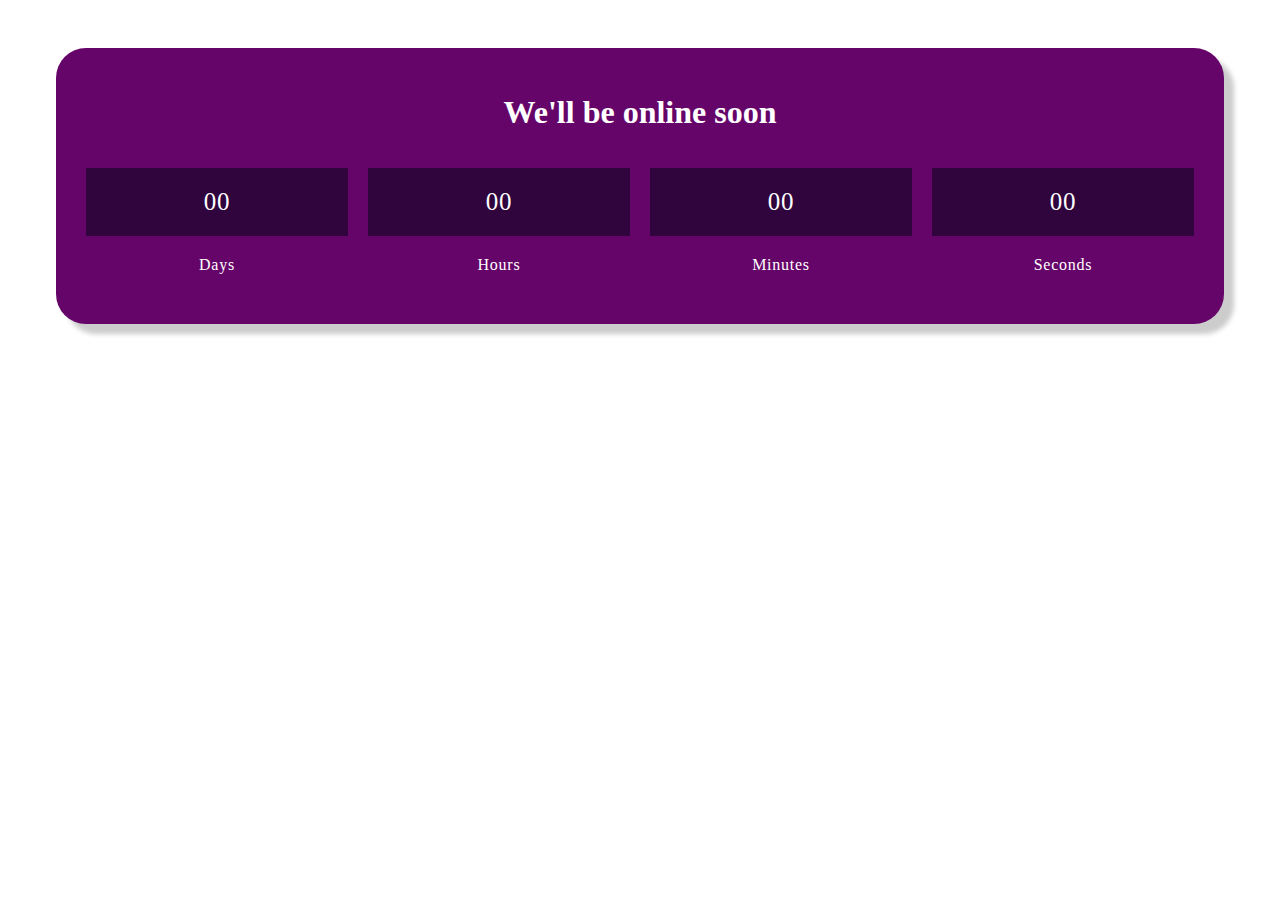
==== commit 38d2b0fd: "Time update" ====
--- a/index.html
+++ b/index.html
@@ -7,11 +7,17 @@
 		<title>Coming soon</title>
 		<link rel="stylesheet" href="CSS/main.css" />
 		<script defer src="JS/script.js"></script>
+		<link rel="stylesheet" href="CSS/mediaQueries.css" />
+		<link
+			rel="shortcut icon"
+			href="IMAGES/TheChemistryRegimeLogo.jpg"
+			type="image/x-icon"
+		/>
 	</head>
 	<body>
 		<div class="cardTitle timeCard">
 			<div class="countdownContainer">
-				<h1>Coming soon....</h1>
+				<h1>We'll be online soon</h1>
 				<div class="countdown">
 					<div class="countdownDays">
 						<div class="countNumber" id="day">00</div>
--- a/CSS/main.css
+++ b/CSS/main.css
@@ -200,8 +200,6 @@
 	justify-content: space-evenly;
 	font-family: "Faux";
 	align-items: center;
-	top: 50%;
-	height: 100%;
 	width: 100%;
 }
 
@@ -242,8 +240,5 @@
 }
 
 .timeCard {
-	position: relative;
-	top: 50%;
-	height: 100%;
-	padding: 20px;
-}
+	padding: 20px;
+}
--- a/CSS/mediaQueries.css
+++ b/CSS/mediaQueries.css
@@ -0,0 +1,153 @@
+@media screen and (max-width: 769px) {
+	header {
+		padding: 0;
+	}
+
+	.navButton span {
+		display: flex;
+		width: 20px;
+		height: 2px;
+	}
+
+	.screenLogo a {
+		display: flex;
+	}
+
+	.navigationLinks {
+		display: none;
+	}
+
+	.hamburgerNav {
+		border-left: white solid 1px;
+	}
+
+	.screenLogo-NavButton {
+		display: flex;
+		justify-content: space-between;
+		align-items: center;
+	}
+
+	.card {
+		flex-wrap: wrap;
+	}
+
+	.electionImages img {
+		width: 35rem;
+		height: auto;
+		padding: 20px;
+		border-radius: 50px;
+	}
+
+	.countdown {
+		flex-wrap: wrap;
+	}
+}
+
+@media screen and (max-width: 426px) {
+	.heroImgText {
+		transform: translate(-50%, -50%);
+		color: white;
+		font-size: 25px;
+		width: 50%;
+	}
+
+	.stateContainer {
+		display: grid;
+		grid-template-columns: 50% 50%;
+		grid-gap: 20px;
+		background-color: white;
+	}
+
+	.stateContainer img {
+		clip-path: circle(50% at 50% 50%);
+		width: 55%;
+		height: auto;
+	}
+
+	.pageContent {
+		padding: 0px;
+		margin-top: -8rem;
+	}
+
+	.card {
+		flex-wrap: wrap;
+		padding: 20px;
+	}
+
+	.electionImages img {
+		width: 18rem;
+		height: auto;
+		border-radius: 30px;
+		width: 100%;
+	}
+
+	.historyMap img {
+		width: 21rem;
+		border-radius: 30px;
+	}
+
+	.cardTitle p {
+		letter-spacing: 2px;
+	}
+
+	.cardTitle {
+		margin: 1.5rem;
+	}
+
+	.oppositionText {
+		padding: 0px;
+		width: 100%;
+	}
+
+	.oppositionImages {
+		display: grid;
+		width: 100%;
+		grid-template-columns: 50% 50%;
+		grid-gap: 20px;
+		color: white;
+	}
+
+	.oppositionContent img {
+		width: 120px;
+		height: auto;
+	}
+
+	.lawText {
+		padding: 20px;
+	}
+
+	.countdown {
+		flex-wrap: wrap;
+	}
+}
+
+@media screen and (max-width: 321px) {
+	.pageContent,
+	.stateMember,
+	.heroImg,
+	.cardTitle {
+		display: none;
+	}
+
+	body {
+		background-color: #660569;
+	}
+
+	footer {
+		position: fixed;
+	}
+
+	.yourPhoneSucks {
+		display: flex;
+		font-size: 20px;
+		color: white;
+		width: 100%;
+		height: 100%;
+		padding: 65px 20px 20px 20px;
+		font-family: "Faux";
+	}
+
+	.countdown {
+		flex-wrap: wrap;
+	}
+}
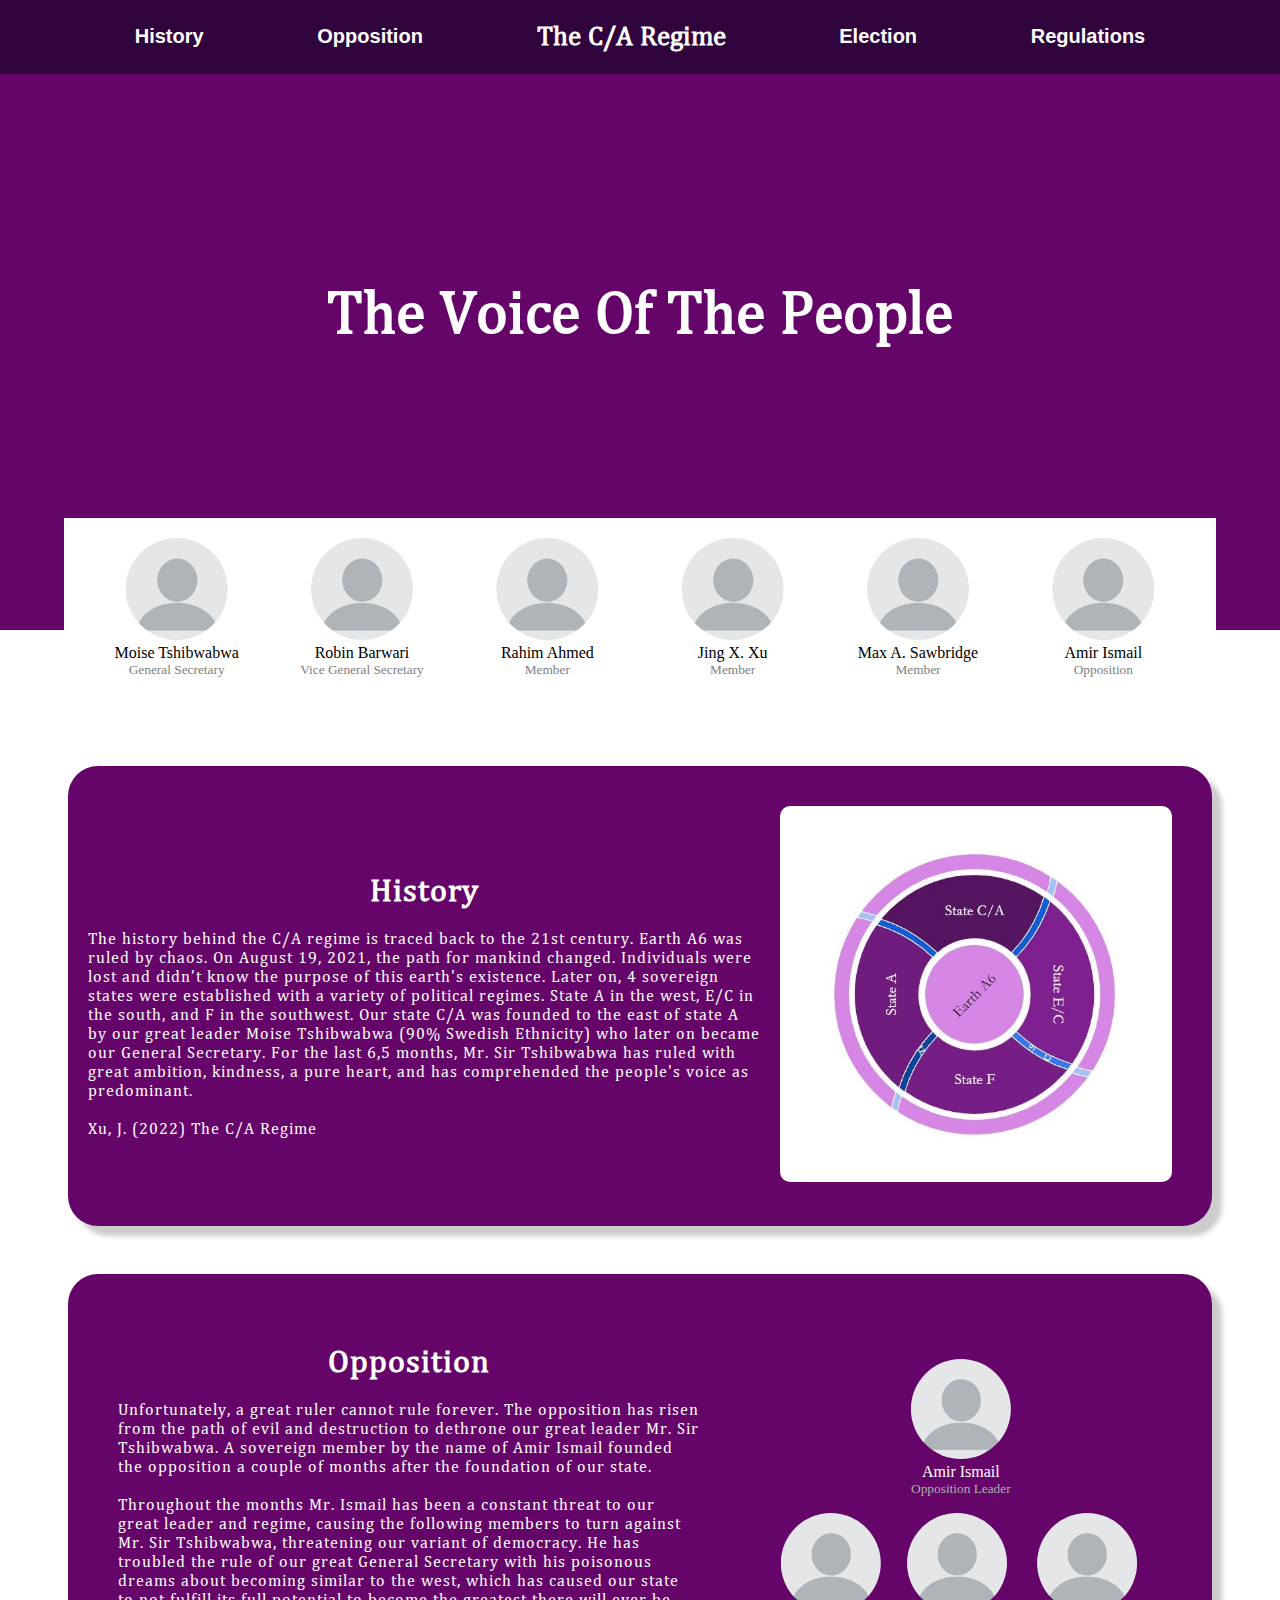
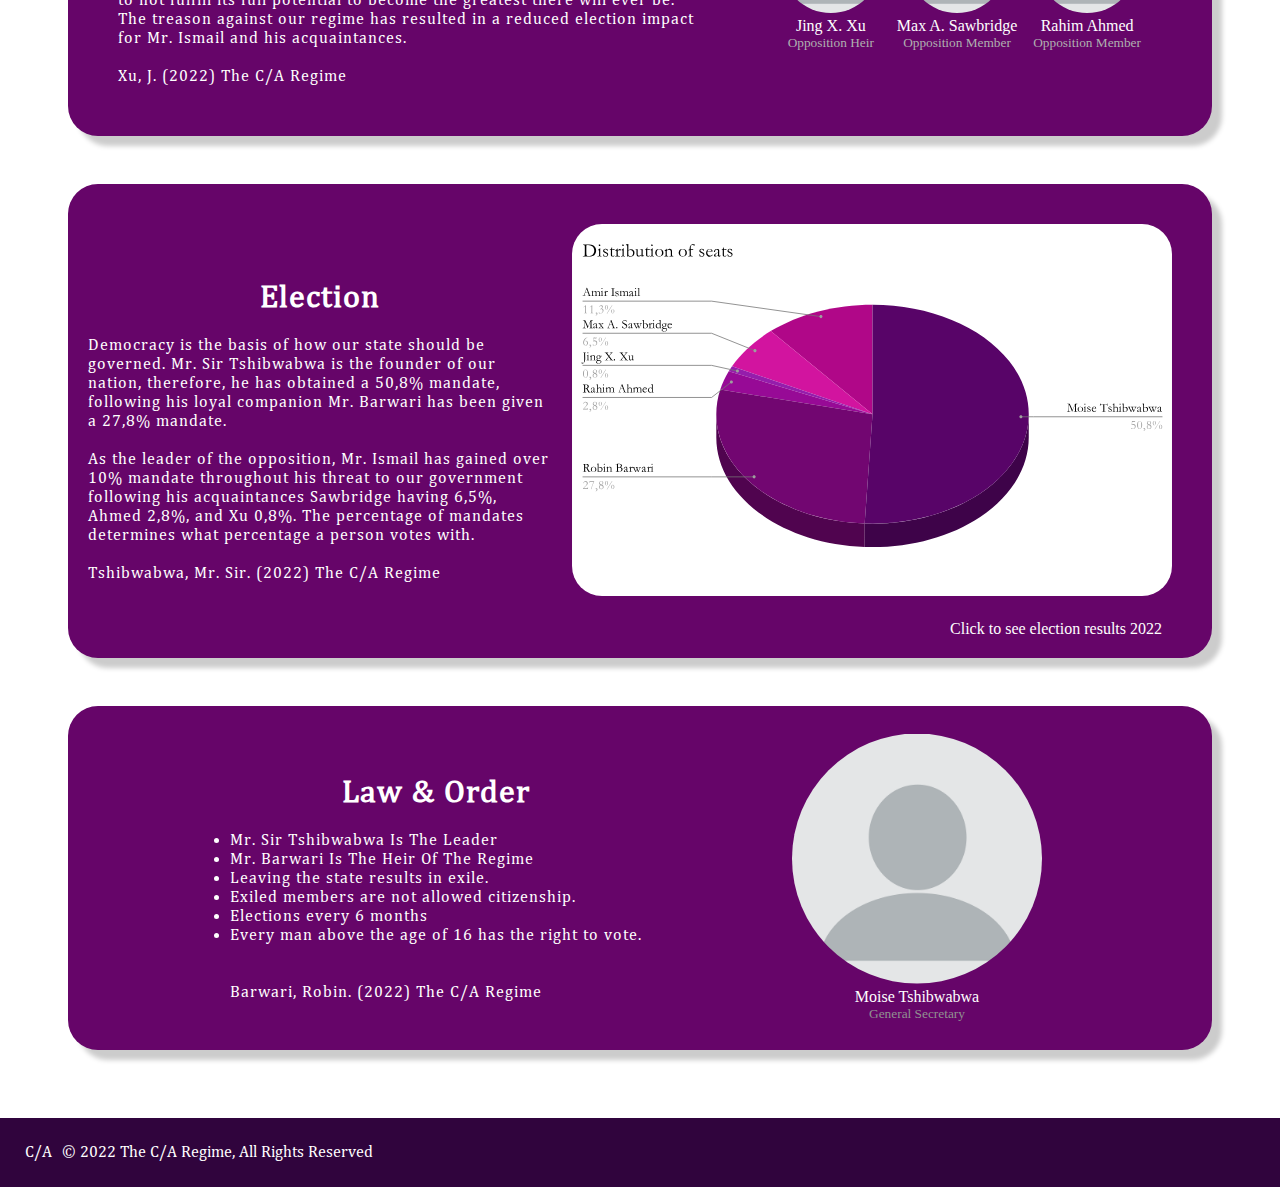
==== commit 773a3edc: "Update index.html" ====
--- a/index.html
+++ b/index.html
@@ -4,10 +4,16 @@
 		<meta charset="UTF-8" />
 		<meta http-equiv="X-UA-Compatible" content="IE=edge" />
 		<meta name="viewport" content="width=device-width, initial-scale=1.0" />
-		<title>Coming soon</title>
+		<title>The C/A Regime</title>
+
+		<link rel="stylesheet" href="CSS/style.css" />
+		<link rel="stylesheet" href="CSS/header.css" />
 		<link rel="stylesheet" href="CSS/main.css" />
-		<script defer src="JS/script.js"></script>
+		<link rel="stylesheet" href="CSS/footer.css" />
 		<link rel="stylesheet" href="CSS/mediaQueries.css" />
+
+		<script src="JS/script.js"></script>
+
 		<link
 			rel="shortcut icon"
 			href="IMAGES/TheChemistryRegimeLogo.jpg"
@@ -15,28 +21,305 @@
 		/>
 	</head>
 	<body>
-		<div class="cardTitle timeCard">
-			<div class="countdownContainer">
-				<h1>We'll be online soon</h1>
-				<div class="countdown">
-					<div class="countdownDays">
-						<div class="countNumber" id="day">00</div>
-						<div class="countdownText">Days</div>
-					</div>
-					<div class="countdownHours">
-						<div class="countNumber" id="hour">00</div>
-						<div class="countdownText">Hours</div>
-					</div>
-					<div class="countdownMinutes">
-						<div class="countNumber" id="minute">00</div>
-						<div class="countdownText">Minutes</div>
-					</div>
-					<div class="countdownSeconds">
-						<div class="countNumber" id="second">00</div>
-						<div class="countdownText">Seconds</div>
-					</div>
-				</div>
-			</div>
-		</div>
+		<header id="navBar">
+			<div class="navigation" id="navigation">
+				<nav class="navigationLinks" id="navigationLinks">
+					<ul>
+						<li><a href="#" class="hoverLine">History</a></li>
+						<li><a href="#" class="hoverLine">Opposition</a></li>
+						<div class="logo">
+							<li><a href="#top">The C/A Regime</a></li>
+						</div>
+						<li><a href="#" class="hoverLine">Election</a></li>
+						<li><a href="#" class="hoverLine">Regulations</a></li>
+					</ul>
+				</nav>
+
+				<div class="screenLogo-NavButton" id="screenLogo-NavButton">
+					<div class="screenLogo">
+						<ul>
+							<li><a href="#top">The C/A Regime</a></li>
+						</ul>
+					</div>
+					<div class="navButton" id="navButton" onclick="openNavbar()">
+						<span></span>
+						<span></span>
+						<span></span>
+					</div>
+				</div>
+
+				<div class="hamburgerNav" id="hamburgerNavbarLinks">
+					<div class="closeButton" id="closeButton" onclick="closeNavbar()">&#10006;</div>
+
+					<div class="hamburgerNavContent">
+						<ul>
+							<li><a href="#">History</a></li>
+							<hr />
+							<li><a href="#">Opposition</a></li>
+							<hr />
+							<li><a href="#">Election</a></li>
+							<hr />
+							<li><a href="#">Regulations</a></li>
+							<hr />
+						</ul>
+					</div>
+				</div>
+			</div>
+		</header>
+
+		<main>
+			<div class="heroImg">
+				<div class="heroImgText">
+					<h1>The Voice Of The People</h1>
+				</div>
+			</div>
+
+			<div class="stateMember">
+				<div class="stateContainer">
+					<div class="stateContent">
+						<figure>
+							<img src="IMAGES/BlankProfilePicture.png" alt="Moise Tshibwabwa" />
+							<figcaption>Moise Tshibwabwa</figcaption>
+							<figcaption class="titleText">General Secretary</figcaption>
+						</figure>
+					</div>
+
+					<div class="stateContent">
+						<figure>
+							<img src="IMAGES/BlankProfilePicture.png" alt="Robin Barwari" />
+							<figcaption>Robin Barwari</figcaption>
+							<figcaption class="titleText">Vice General Secretary</figcaption>
+						</figure>
+					</div>
+
+					<div class="stateContent">
+						<figure>
+							<img src="IMAGES/BlankProfilePicture.png" alt="Rahim Ahmed" />
+							<figcaption>Rahim Ahmed</figcaption>
+							<figcaption class="titleText">Member</figcaption>
+						</figure>
+					</div>
+
+					<div class="stateContent">
+						<figure>
+							<img src="IMAGES/BlankProfilePicture.png" alt="Jing - Xiang Xu" />
+							<figcaption>Jing X. Xu</figcaption>
+							<figcaption class="titleText">Member</figcaption>
+						</figure>
+					</div>
+
+					<div class="stateContent">
+						<figure>
+							<img src="IMAGES/BlankProfilePicture.png" alt="Max Appelberg Sawbridge" />
+							<figcaption>Max A. Sawbridge</figcaption>
+							<figcaption class="titleText">Member</figcaption>
+						</figure>
+					</div>
+
+					<div class="stateContent">
+						<figure>
+							<img src="IMAGES/BlankProfilePicture.png" alt="Amir Ismail" />
+							<figcaption>Amir Ismail</figcaption>
+							<figcaption class="titleText">Opposition</figcaption>
+						</figure>
+					</div>
+				</div>
+			</div>
+
+			<div class="pageContent">
+				<div class="history cardTitle" id="history">
+					<div class="historyContainer card">
+						<div class="historyText text">
+							<h1 class="boxTitle">History</h1>
+							<p>
+								The history behind the C/A regime is traced back to the 21st century. Earth A6
+								was ruled by chaos. On August 19, 2021, the path for mankind changed.
+								Individuals were lost and didn’t know the purpose of this earth's existence.
+								Later on, 4 sovereign states were established with a variety of political
+								regimes. State A in the west, E/C in the south, and F in the southwest. Our
+								state C/A was founded to the east of state A by our great leader Moise
+								Tshibwabwa (90% Swedish Ethnicity) who later on became our General Secretary.
+								For the last 6,5 months, Mr. Sir Tshibwabwa has ruled with great ambition,
+								kindness, a pure heart, and has comprehended the people's voice as predominant.
+								<br />
+								<br />
+								Xu, J. (2022) The C/A Regime
+							</p>
+						</div>
+						<div class="historyMap">
+							<img src="IMAGES/StatesOfA6.jpg" alt="StatesOfA6" />
+						</div>
+					</div>
+				</div>
+
+				<nav id="oppositionPage"></nav>
+				<div class="opposition cardTitle" id="opposition">
+					<div class="oppositionContainer card">
+						<div class="oppositionText text">
+							<h1 class="boxTitle">Opposition</h1>
+							<p>
+								Unfortunately, a great ruler cannot rule forever. The opposition has risen from
+								the path of evil and destruction to dethrone our great leader Mr. Sir
+								Tshibwabwa. A sovereign member by the name of Amir Ismail founded the opposition
+								a couple of months after the foundation of our state.
+								<br />
+								<br />
+								Throughout the months Mr. Ismail has been a constant threat to our great leader
+								and regime, causing the following members to turn against Mr. Sir Tshibwabwa,
+								threatening our variant of democracy. He has troubled the rule of our great
+								General Secretary with his poisonous dreams about becoming similar to the west,
+								which has caused our state to not fulfill its full potential to become the
+								greatest there will ever be. The treason against our regime has resulted in a
+								reduced election impact for Mr. Ismail and his acquaintances.
+								<br />
+								<br />
+								Xu, J. (2022) The C/A Regime
+							</p>
+						</div>
+						<div class="oppositionImages">
+							<div class="oppositionContent">
+								<figure class="figure4">
+									<img src="IMAGES/BlankProfilePicture.png" alt="Jing - Xiang Xu" />
+									<figcaption>Jing X. Xu</figcaption>
+									<figcaption class="titleTextOp">Opposition Heir</figcaption>
+								</figure>
+							</div>
+
+							<div class="oppositionContent">
+								<figure class="figure5">
+									<img src="IMAGES/BlankProfilePicture.png" alt="Max Appelberg Sawbridge" />
+									<figcaption>Max A. Sawbridge</figcaption>
+									<figcaption class="titleTextOp">Opposition Member</figcaption>
+								</figure>
+							</div>
+
+							<div class="oppositionContent">
+								<figure class="figure3">
+									<img src="IMAGES/BlankProfilePicture.png" alt="Rahim Ahmed" />
+									<figcaption>Rahim Ahmed</figcaption>
+									<figcaption class="titleTextOp">Opposition Member</figcaption>
+								</figure>
+							</div>
+
+							<div class="oppositionContent hideOpContent">
+								<figure class="figure6">
+									<img src="IMAGES/BlankProfilePicture.png" alt="Amir Ismail" />
+									<figcaption>Amir Ismail</figcaption>
+									<figcaption class="titleTextOp">Opposition Leader</figcaption>
+								</figure>
+							</div>
+
+							<div class="oppositionContent showOpContent">
+								<figure class="figure6">
+									<img src="IMAGES/BlankProfilePicture.png" alt="Amir Ismail" />
+									<figcaption>Amir Ismail</figcaption>
+									<figcaption class="titleTextOp">Opposition Leader</figcaption>
+								</figure>
+							</div>
+						</div>
+					</div>
+				</div>
+
+				<nav id="electionPage"></nav>
+				<div class="election cardTitle" id="election">
+					<div class="electionContainer card">
+						<div class="electionText text">
+							<h1 class="boxTitle">Election</h1>
+							<p>
+								Democracy is the basis of how our state should be governed. Mr. Sir Tshibwabwa
+								is the founder of our nation, therefore, he has obtained a 50,8% mandate,
+								following his loyal companion Mr. Barwari has been given a 27,8% mandate.
+								<br />
+								<br />
+								As the leader of the opposition, Mr. Ismail has gained over 10% mandate
+								throughout his threat to our government following his acquaintances Sawbridge
+								having 6,5%, Ahmed 2,8%, and Xu 0,8%. The percentage of mandates determines what
+								percentage a person votes with.
+								<br />
+								<br />
+								Tshibwabwa, Mr. Sir. (2022) The C/A Regime
+							</p>
+						</div>
+						<div class="electionImg electionImages">
+							<img src="SVG/DistributionOfSeats.svg" alt="DistributionOfSeats" />
+							<div class="electionButtonOpen electionButtons" onclick="openElectionResults()">
+								Click to see election results 2022
+							</div>
+						</div>
+					</div>
+				</div>
+
+				<div class="electionResults cardTitle" id="electionResults">
+					<div class="electionResultsContainer card">
+						<div class="electionResultsText text">
+							<h1 class="boxTitle">Election results 2022</h1>
+							<p>
+								Mr. Sir Tshibwabwa won the election in February 2022 with 78,6% of the votes.
+								The possibility of voting for himself resulted in a heavy loss for the
+								opposition leader Mr. Ismail.
+								<br />
+								<br />
+								Tshibwabwa, Mr. Sir. (2022) The C/A Regime
+							</p>
+						</div>
+
+						<div class="electionResultsImg electionImages">
+							<img src="SVG/Electionresults2022.svg" alt="Electionresults2022" />
+							<div
+								class="electionButtonOpen electionButtons"
+								onclick="closeElectionResults()"
+							>
+								Click to close election results
+							</div>
+						</div>
+					</div>
+				</div>
+
+				<nav id="lawsPage"></nav>
+				<div class="laws cardTitle">
+					<div class="lawsContainer card">
+						<div class="lawText text">
+							<h1 class="boxTitle">Law & Order</h1>
+							<ul>
+								<li>Mr. Sir Tshibwabwa Is The Leader</li>
+								<li>Mr. Barwari Is The Heir Of The Regime</li>
+								<li>Leaving the state results in exile.</li>
+								<li>Exiled members are not allowed citizenship.</li>
+								<li>Elections every 6 months</li>
+								<li>Every man above the age of 16 has the right to vote.</li>
+								<br />
+								<br />
+								Barwari, Robin. (2022) The C/A Regime
+							</ul>
+						</div>
+						<div class="lawsImage">
+							<div class="lawsContent">
+								<figure class="figure3">
+									<img src="IMAGES/BlankProfilePicture.png" alt="Rahim Ahmed" />
+									<figcaption>Moise Tshibwabwa</figcaption>
+									<figcaption class="titleText2">General Secretary</figcaption>
+								</figure>
+							</div>
+						</div>
+					</div>
+				</div>
+			</div>
+
+			<!-- Extra tilläg -->
+
+			<div class="yourPhoneSucks">
+				<h1>
+					You cannot access this website with the device you're currently using. You
+					should consider buying a new and better device :)
+				</h1>
+			</div>
+		</main>
+
+		<footer>
+			<div class="footerContent">
+				<p class="footerLogo">C/A</p>
+				<p>&copy; 2022 The C/A Regime, All Rights Reserved</p>
+			</div>
+		</footer>
 	</body>
 </html>
--- a/CSS/style.css
+++ b/CSS/style.css
@@ -0,0 +1,44 @@
+* {
+	padding: 0;
+	margin: 0;
+	box-sizing: border-box;
+}
+
+html {
+	scroll-behavior: smooth;
+	overflow-x: hidden;
+}
+
+hr {
+	margin: 10px;
+	height: 2px;
+	border-width: 0;
+	border-style: solid;
+	background-color: #660569;
+	color: #660569;
+	text-align: center;
+}
+
+::-webkit-scrollbar {
+	width: 0px;
+}
+
+/*------------ Hover i menyn & footer -------------*/
+
+.hoverLine::after {
+	content: "";
+	display: block;
+	width: 0%;
+	height: 2px;
+	background-color: #660569;
+	transition: 300ms;
+}
+
+.hoverLine:hover::after {
+	width: 100%;
+}
+
+@font-face {
+	font-family: "Faux";
+	src: url("../FauxOmniglot-5DLZ.ttf");
+}
--- a/CSS/header.css
+++ b/CSS/header.css
@@ -0,0 +1,137 @@
+body.active {
+	overflow: hidden; /* Koden gör så att man inte kan scrolla när hamburgar menyn är altiverad*/
+}
+
+header {
+	position: fixed; /* Headers position kommer alltid att vara detsamma*/
+	transition: 400ms;
+	width: 100%;
+	z-index: 10000000000000000; /* Allt i headern hamnar ovanför allt annat innehåll*/
+	background-color: #30043d;
+	padding: 21px;
+}
+
+.logo a {
+	font-family: "Faux" !important;
+	font-size: 1.7rem !important;
+	user-select: none;
+}
+
+.screenLogo-NavButton {
+	display: none;
+	justify-content: space-between;
+	background-color: #30043d;
+	font-family: "Faux" !important;
+	transition: 300ms;
+	padding: 15px;
+}
+
+.screenLogo-NavButton ul {
+	padding: 0;
+}
+
+.screenLogo a {
+	display: none;
+	text-align: center;
+	font-size: 1.5rem;
+	color: white;
+	text-decoration: none;
+	/*margin: 1rem;*/
+}
+
+.screenLogo li {
+	list-style: none;
+}
+
+.navButton {
+	transition: 300ms;
+	cursor: pointer;
+	/*margin-right: 1rem;*/
+}
+
+.navButton span {
+	display: none;
+	width: 20px;
+	height: 2px;
+	background-color: white;
+	margin: 6px 0;
+}
+
+.navigationLinks a {
+	text-decoration: none;
+	font-size: 1.25rem;
+	transition: 200ms;
+	color: white;
+	font-family: "Montserrat", sans-serif;
+	font-weight: 600;
+}
+
+.navigationLinks li {
+	list-style: none;
+}
+
+.navigationLinks ul {
+	display: flex;
+	justify-content: space-evenly;
+	align-items: center;
+	padding: 0;
+	width: 100%;
+}
+
+.hamburgerNav {
+	display: none;
+	justify-content: left;
+	position: fixed;
+	z-index: 1;
+	background-color: #30043d;
+	top: 0%;
+	right: 0%;
+	width: 100%;
+	height: 100%;
+	transition: 500ms;
+}
+
+.hamburgerNav a {
+	color: white;
+	font-family: "Montserrat", sans-serif;
+	text-decoration: none;
+	font-weight: 600;
+	transition: 500ms;
+}
+
+.hamburgerNav a:hover {
+	color: #1e3643;
+}
+
+.hamburgerNavContent ul {
+	display: block;
+	margin-top: 2rem;
+}
+
+.hamburgerNavContent li {
+	font-size: 1.4em;
+	list-style: none;
+	padding: 20px;
+}
+
+.hamburgerNav ul {
+	padding: 5px;
+}
+
+/*------------ Knappen för att stänga av sidnaven -------------*/
+.closeButton {
+	font-size: 1.4em;
+	cursor: pointer;
+	color: white;
+	text-align: right;
+	position: absolute;
+	top: 3%;
+	right: 6.5%;
+}
+
+/*-------------- Sidans innehåll ---------------*/
+.images img {
+	display: flex;
+	justify-content: space-evenly;
+	width: 100%;
+}
--- a/CSS/footer.css
+++ b/CSS/footer.css
@@ -0,0 +1,28 @@
+footer {
+	font-family: "Faux";
+	background-color: #30043d;
+	position: relative;
+	width: 100%;
+	transition: 500ms;
+	bottom: 0;
+	padding: 20px;
+}
+
+.footerContent {
+	display: flex;
+	background-color: #30043d;
+	color: white;
+	font-family: "Faux";
+	text-align: center;
+	width: 100%;
+}
+
+.footerContent p {
+	padding: 5px;
+	text-align: center;
+}
+
+.footerLogo span {
+	font-family: "Faux";
+	font-weight: 600;
+}
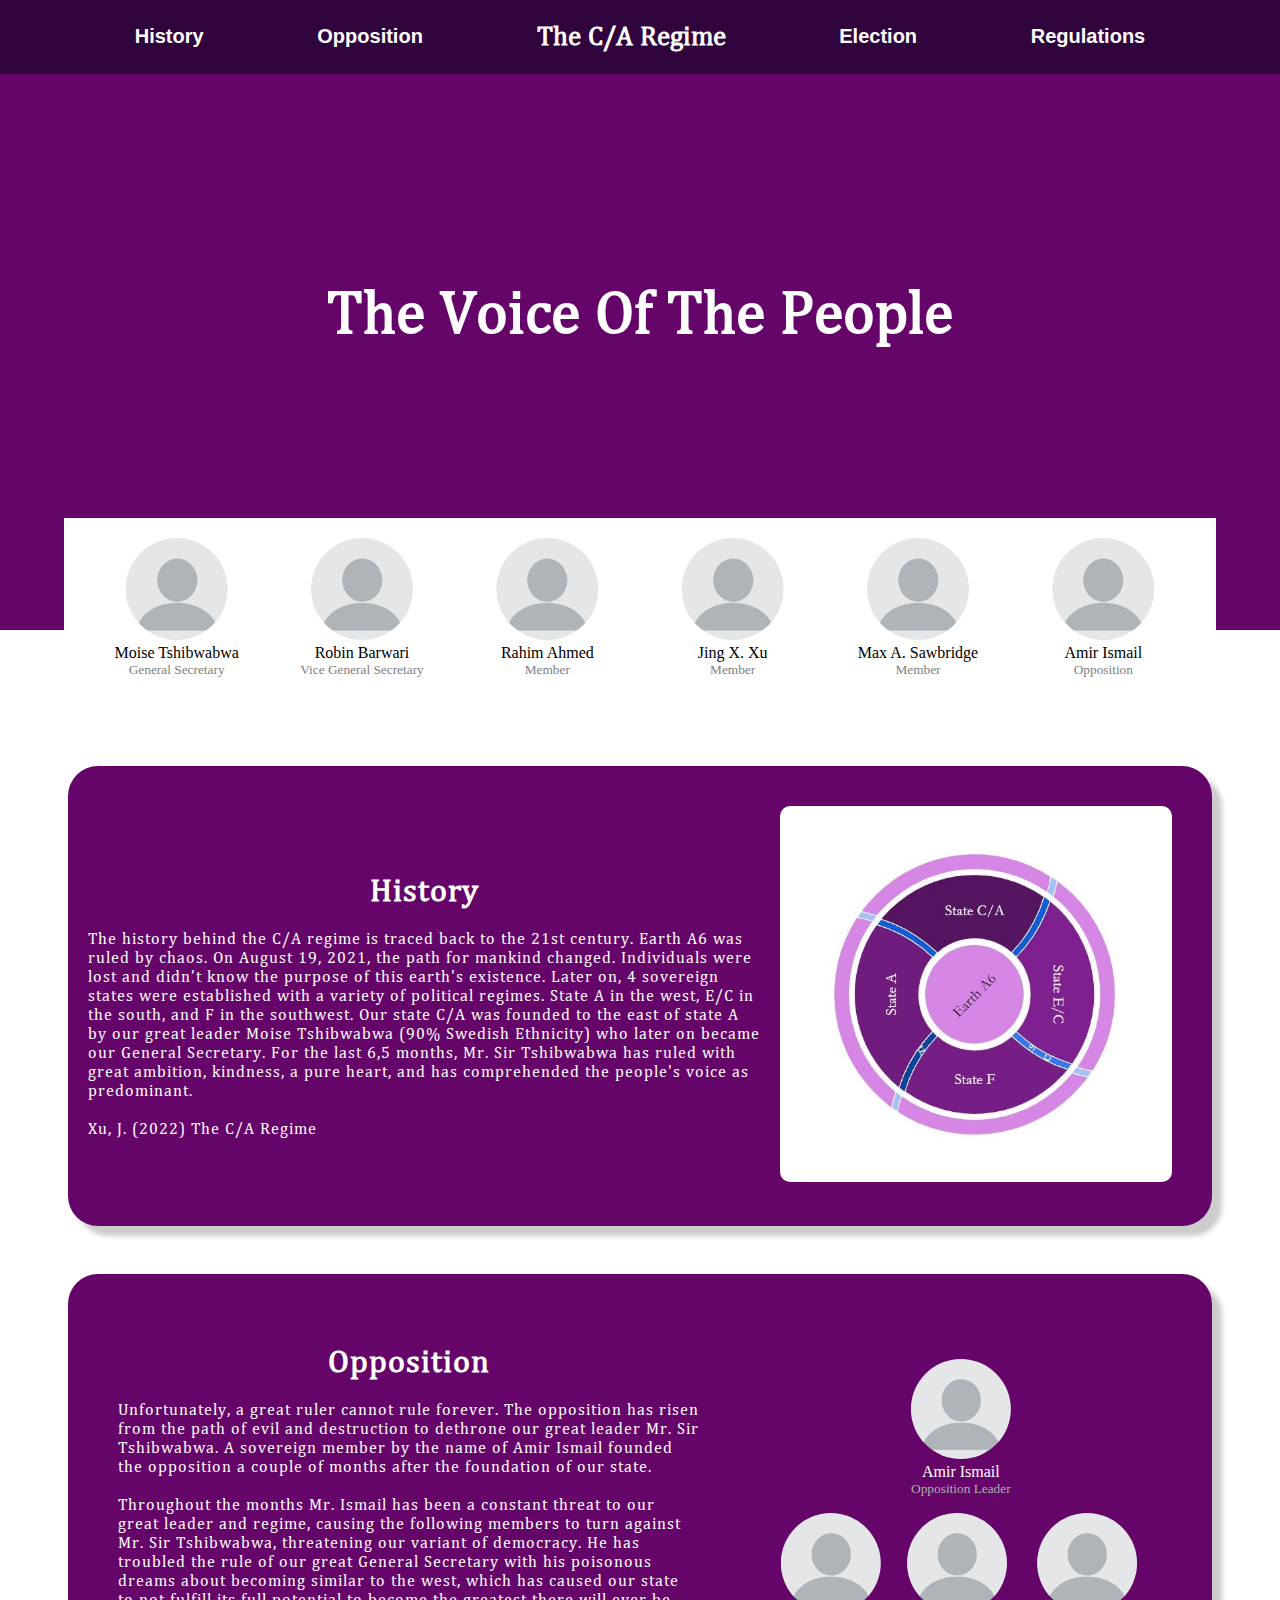
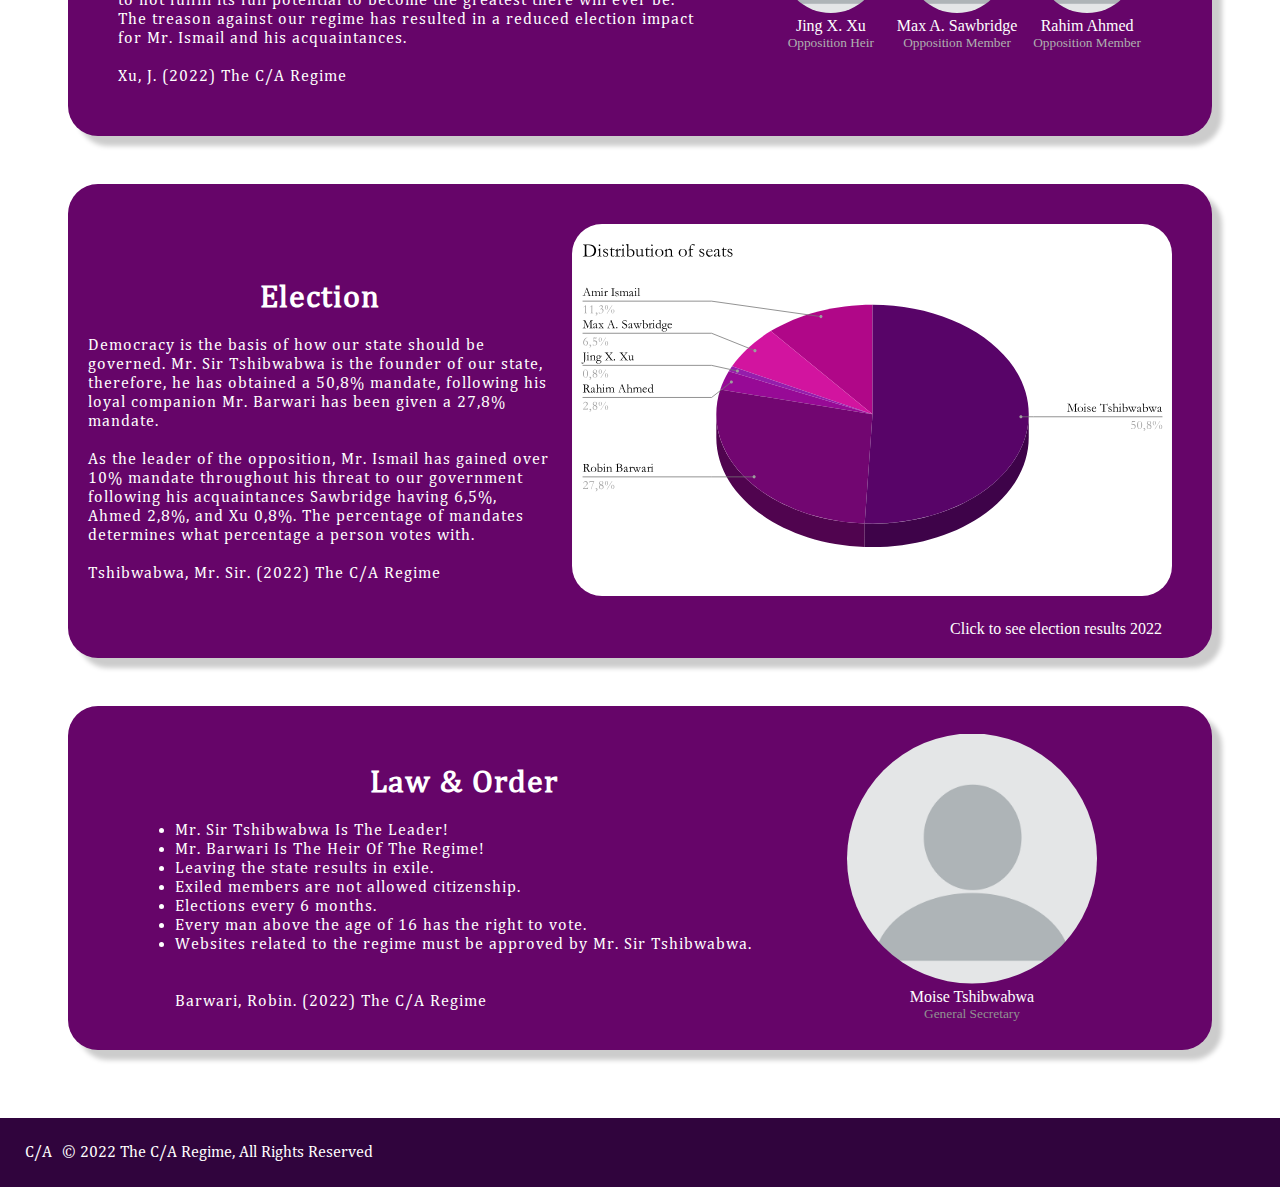
==== commit 59b5c8e9: "Update index.html" ====
--- a/index.html
+++ b/index.html
@@ -227,7 +227,7 @@
 							<h1 class="boxTitle">Election</h1>
 							<p>
 								Democracy is the basis of how our state should be governed. Mr. Sir Tshibwabwa
-								is the founder of our nation, therefore, he has obtained a 50,8% mandate,
+								is the founder of our state, therefore, he has obtained a 50,8% mandate,
 								following his loyal companion Mr. Barwari has been given a 27,8% mandate.
 								<br />
 								<br />
@@ -281,12 +281,13 @@
 						<div class="lawText text">
 							<h1 class="boxTitle">Law & Order</h1>
 							<ul>
-								<li>Mr. Sir Tshibwabwa Is The Leader</li>
-								<li>Mr. Barwari Is The Heir Of The Regime</li>
+								<li>Mr. Sir Tshibwabwa Is The Leader!</li>
+								<li>Mr. Barwari Is The Heir Of The Regime!</li>
 								<li>Leaving the state results in exile.</li>
 								<li>Exiled members are not allowed citizenship.</li>
-								<li>Elections every 6 months</li>
+								<li>Elections every 6 months.</li>
 								<li>Every man above the age of 16 has the right to vote.</li>
+								<li>Websites related to the regime must be approved by Mr. Sir Tshibwabwa.</li>
 								<br />
 								<br />
 								Barwari, Robin. (2022) The C/A Regime
